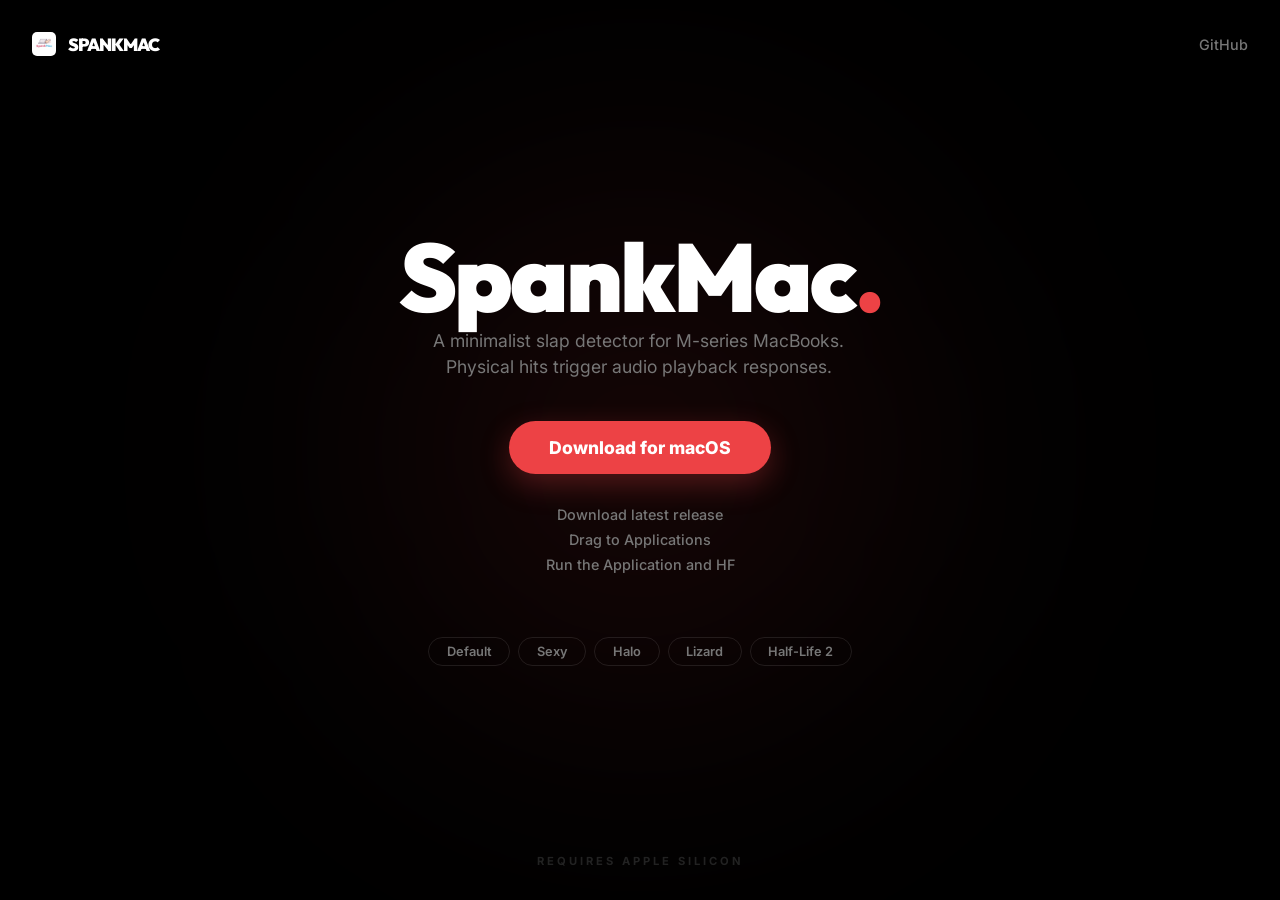
==== docs/index.html @ 6b6ab440 "Fixes" ====
<!DOCTYPE html>
<html lang="en">

<head>
    <meta charset="UTF-8">
    <meta name="viewport" content="width=device-width, initial-scale=1.0">
    <title>SpankMac — Make your MacBook yell</title>
    <!-- SEO Optimization -->
    <meta name="description"
        content="A physical interaction utility for Apple Silicon MacBooks. Detect slaps using the internal accelerometer and play custom audio responses.">
    <meta name="theme-color" content="#000000">
    <link rel="preconnect" href="https://fonts.googleapis.com">
    <link rel="preconnect" href="https://fonts.gstatic.com" crossorigin>
    <link href="https://fonts.googleapis.com/css2?family=Inter:wght@400;500;600&family=Outfit:wght@700;900&display=swap"
        rel="stylesheet">
    <style>
        :root {
            --bg: #000;
            --accent: #ed4245;
            --text: #fff;
            --muted: #777;
            --card: rgba(255, 255, 255, 0.05);
            --border: rgba(255, 255, 255, 0.1);
        }

        * {
            margin: 0;
            padding: 0;
            box-sizing: border-box;
        }

        body {
            background: var(--bg);
            color: var(--text);
            font-family: 'Inter', sans-serif;
            display: flex;
            flex-direction: column;
            align-items: center;
            justify-content: center;
            min-height: 100vh;
            padding: 2rem;
            overflow: hidden;
            text-align: center;
        }

        .glow {
            position: fixed;
            top: 50%;
            left: 50%;
            transform: translate(-50%, -50%);
            width: 800px;
            height: 800px;
            background: radial-gradient(circle, rgba(237, 66, 69, 0.12) 0%, transparent 70%);
            z-index: -1;
            filter: blur(120px);
        }

        h1 {
            font-family: 'Outfit', sans-serif;
            font-size: clamp(3.5rem, 12vw, 6rem);
            line-height: 0.9;
            letter-spacing: -3px;
            margin-bottom: 0.5rem;
            font-weight: 900;
            user-select: none;
        }

        h1 span {
            color: var(--accent);
        }

        .subtitle {
            font-size: 1.1rem;
            color: var(--muted);
            max-width: 480px;
            margin-bottom: 2.5rem;
            line-height: 1.5;
        }

        .download-btn {
            background: var(--accent);
            color: #fff;
            padding: 1rem 2.5rem;
            border-radius: 100px;
            text-decoration: none;
            font-weight: 800;
            font-size: 1.1rem;
            transition: all 0.3s cubic-bezier(0.4, 0, 0.2, 1);
            margin-bottom: 2rem;
            box-shadow: 0 10px 30px rgba(237, 66, 69, 0.3);
            display: inline-block;
        }

        .download-btn:hover {
            transform: translateY(-4px) scale(1.02);
            box-shadow: 0 15px 40px rgba(237, 66, 69, 0.4);
            filter: brightness(1.1);
        }

        .steps {
            display: flex;
            flex-direction: column;
            gap: 0.5rem;
            margin-bottom: 4rem;
            color: var(--muted);
            font-size: 0.9rem;
            font-weight: 500;
        }

        .step {
            display: flex;
            align-items: center;
            justify-content: center;
            gap: 0.5rem;
        }

        .packs {
            display: flex;
            gap: 0.5rem;
            flex-wrap: wrap;
            justify-content: center;
            max-width: 600px;
        }

        .pack {
            padding: 0.4rem 1.1rem;
            border-radius: 50px;
            border: 1px solid var(--border);
            color: var(--muted);
            font-size: 0.8rem;
            font-weight: 600;
            transition: all 0.2s;
            cursor: default;
        }

        .pack:hover {
            border-color: var(--accent);
            color: var(--text);
            background: rgba(237, 66, 69, 0.05);
        }

        .nav {
            position: fixed;
            top: 2rem;
            left: 2rem;
            right: 2rem;
            display: flex;
            justify-content: space-between;
            align-items: center;
            z-index: 10;
        }

        .logo-wrap {
            display: flex;
            align-items: center;
            gap: 12px;
            text-decoration: none;
            color: var(--text);
        }

        .logo-img {
            width: 24px;
            height: 24px;
            border-radius: 5px;
        }

        .logo-text {
            font-family: 'Outfit', sans-serif;
            font-weight: 900;
            font-size: 1.1rem;
            letter-spacing: -1px;
        }

        .github {
            color: var(--muted);
            text-decoration: none;
            font-size: 0.9rem;
            font-weight: 500;
            transition: color 0.2s;
        }

        .github:hover {
            color: var(--text);
        }

        .footer {
            position: fixed;
            bottom: 2rem;
            font-size: 0.7rem;
            color: #222;
            text-transform: uppercase;
            letter-spacing: 3px;
            font-weight: 700;
            user-select: none;
        }

        @media (max-width: 600px) {
            h1 {
                font-size: 3.5rem;
            }

            .subtitle {
                font-size: 1rem;
            }

            .install {
                width: 100%;
                font-size: 0.8rem;
            }

            .glow {
                width: 400px;
                height: 400px;
            }
        }
    </style>
</head>

<body>
    <div class="glow" aria-hidden="true"></div>
    <div class="nav">
        <a href="#" class="logo-wrap">
            <img src="logo.png" alt="" class="logo-img" onerror="this.style.display='none'">
            <span class="logo-text">SPANKMAC</span>
        </a>
        <a href="https://github.com/spodermangg/spankmac" class="github">GitHub</a>
    </div>

    <main>
        <h1>SpankMac<span>.</span></h1>
        <p class="subtitle">A minimalist slap detector for M-series MacBooks. Physical hits trigger audio playback
            responses.</p>

        <a href="https://github.com/spodermangg/spankmac/releases/latest" class="download-btn">Download for macOS</a>
        <div class="steps">
            <div class="step">Download latest release</div>
            <div class="step">Drag to Applications</div>
            <div class="step">Run the Application and HF</div>
        </div>

        <div class="packs">
            <div class="pack">Default</div>
            <div class="pack">Sexy</div>
            <div class="pack">Halo</div>
            <div class="pack">Lizard</div>
            <div class="pack">Half-Life 2</div>
        </div>
    </main>

    <footer class="footer">
        Requires Apple Silicon
    </footer>
</body>

</html>
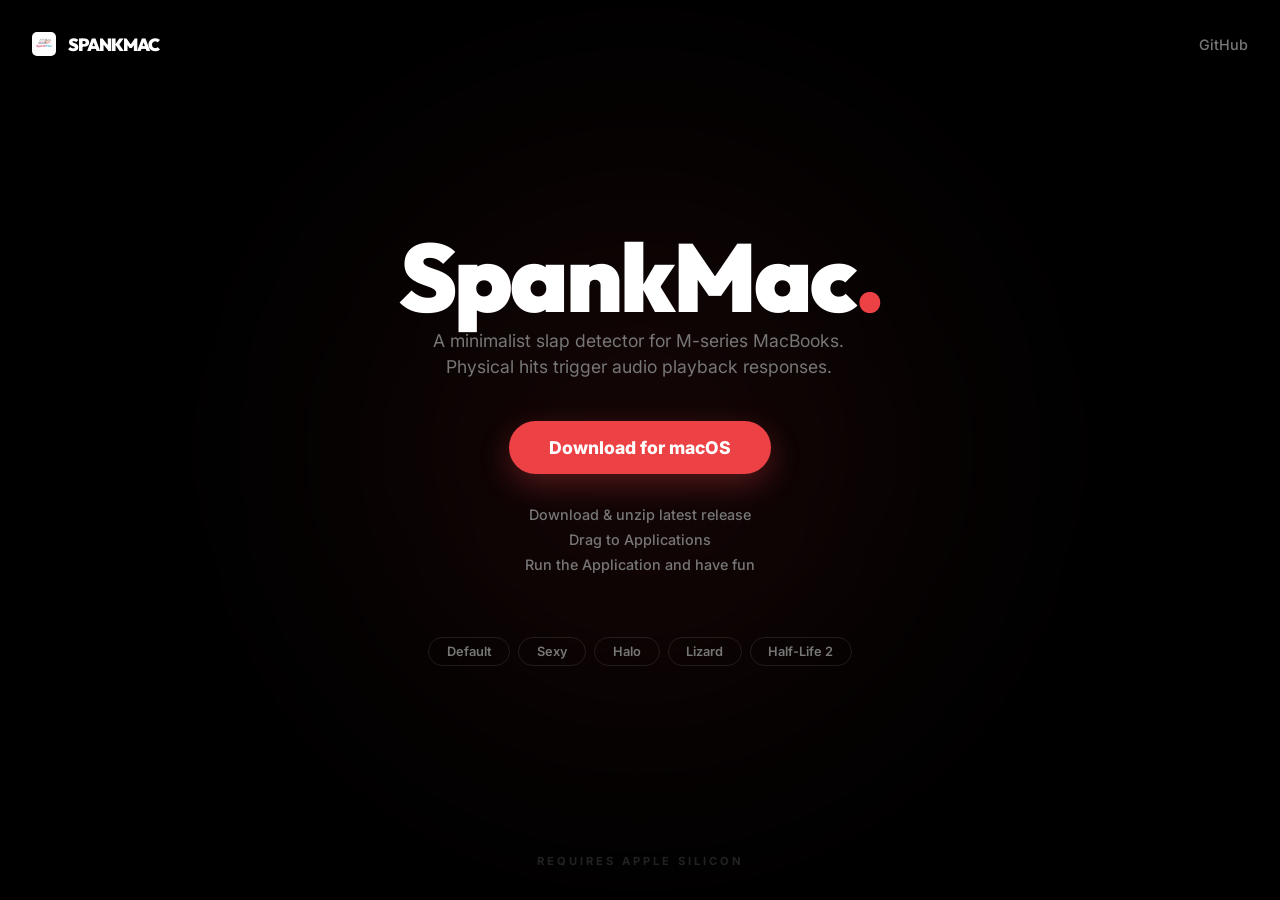
==== commit eee9da3f: "Updated index.html" ====
--- a/docs/index.html
+++ b/docs/index.html
@@ -233,9 +233,9 @@
 
         <a href="https://github.com/spodermangg/spankmac/releases/latest" class="download-btn">Download for macOS</a>
         <div class="steps">
-            <div class="step">Download latest release</div>
+            <div class="step">Download & unzip latest release</div>
             <div class="step">Drag to Applications</div>
-            <div class="step">Run the Application and HF</div>
+            <div class="step">Run the Application and have fun</div>
         </div>
 
         <div class="packs">
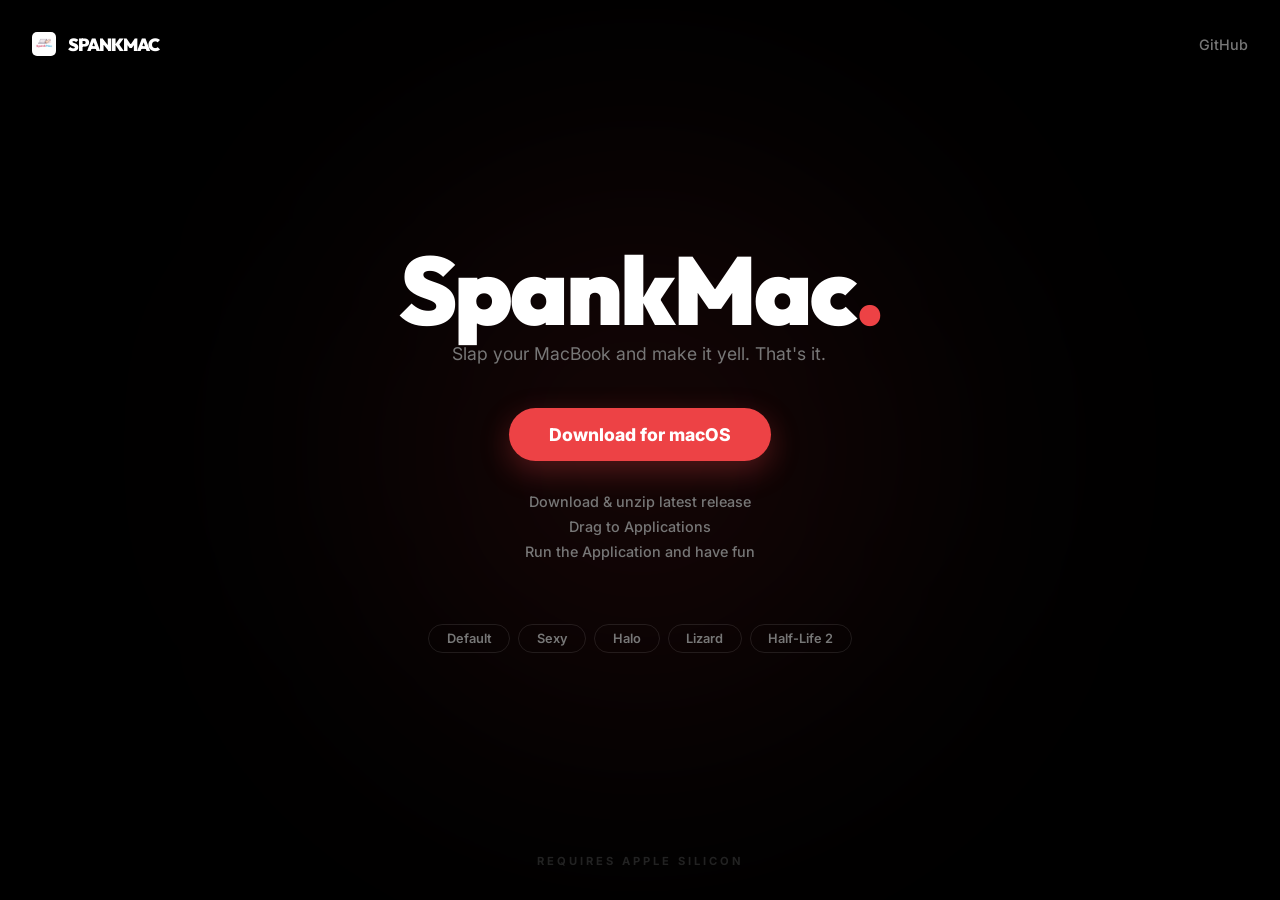
==== commit fe4c66ef: "update webpage, fix gitignore" ====
--- a/docs/index.html
+++ b/docs/index.html
@@ -228,8 +228,7 @@
 
     <main>
         <h1>SpankMac<span>.</span></h1>
-        <p class="subtitle">A minimalist slap detector for M-series MacBooks. Physical hits trigger audio playback
-            responses.</p>
+        <p class="subtitle">Slap your MacBook and make it yell. That's it.</p>
 
         <a href="https://github.com/spodermangg/spankmac/releases/latest" class="download-btn">Download for macOS</a>
         <div class="steps">
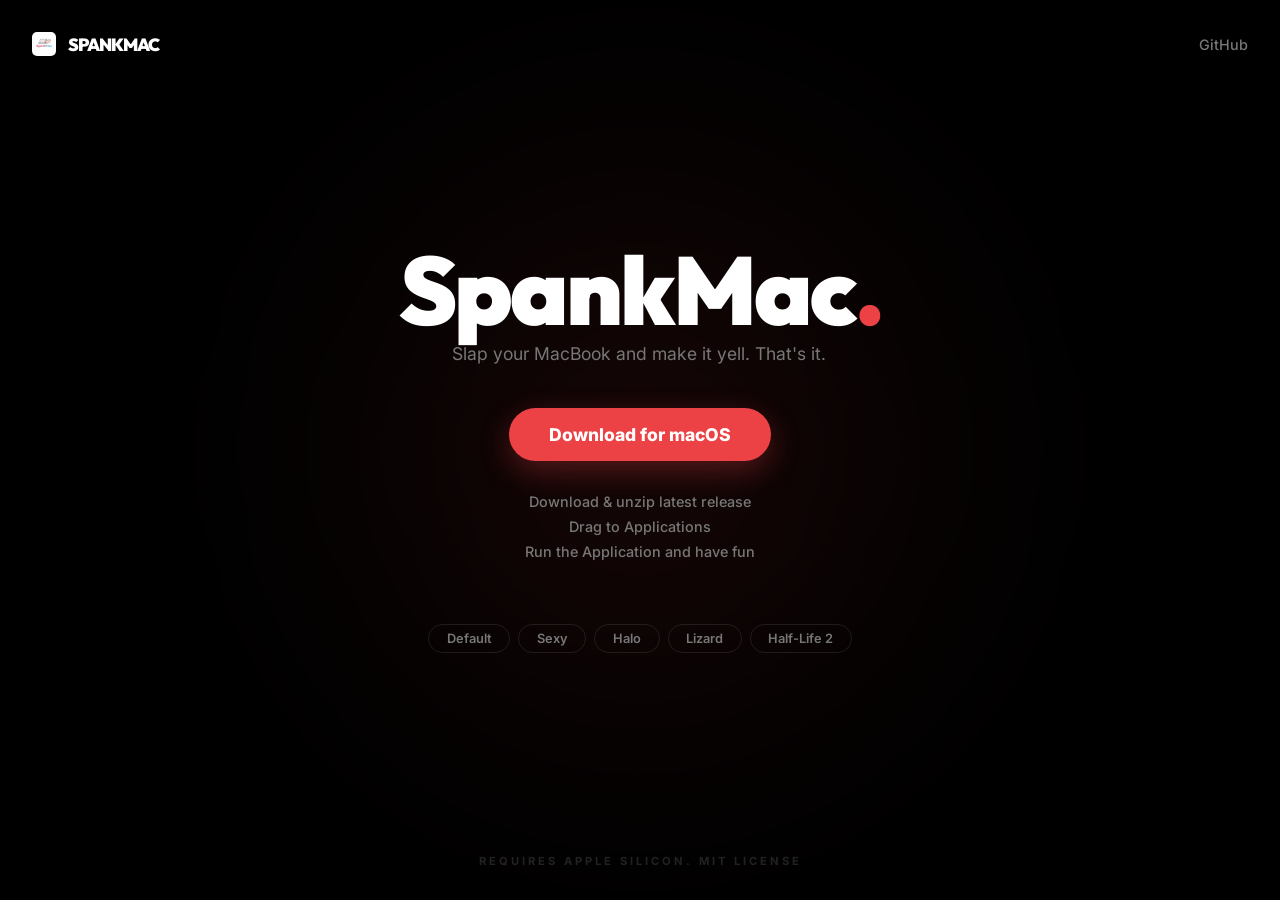
==== commit 4e7da2a0: "added license in footer on github page" ====
--- a/docs/index.html
+++ b/docs/index.html
@@ -194,6 +194,11 @@
             user-select: none;
         }
 
+        .footer a {
+            color: inherit;
+            text-decoration: none;
+        }
+
         @media (max-width: 600px) {
             h1 {
                 font-size: 3.5rem;
@@ -247,7 +252,7 @@
     </main>
 
     <footer class="footer">
-        Requires Apple Silicon
+        Requires Apple Silicon. <a href="https://github.com/spodermangg/spankmac/blob/main/LICENSE">MIT License</a>
     </footer>
 </body>
 
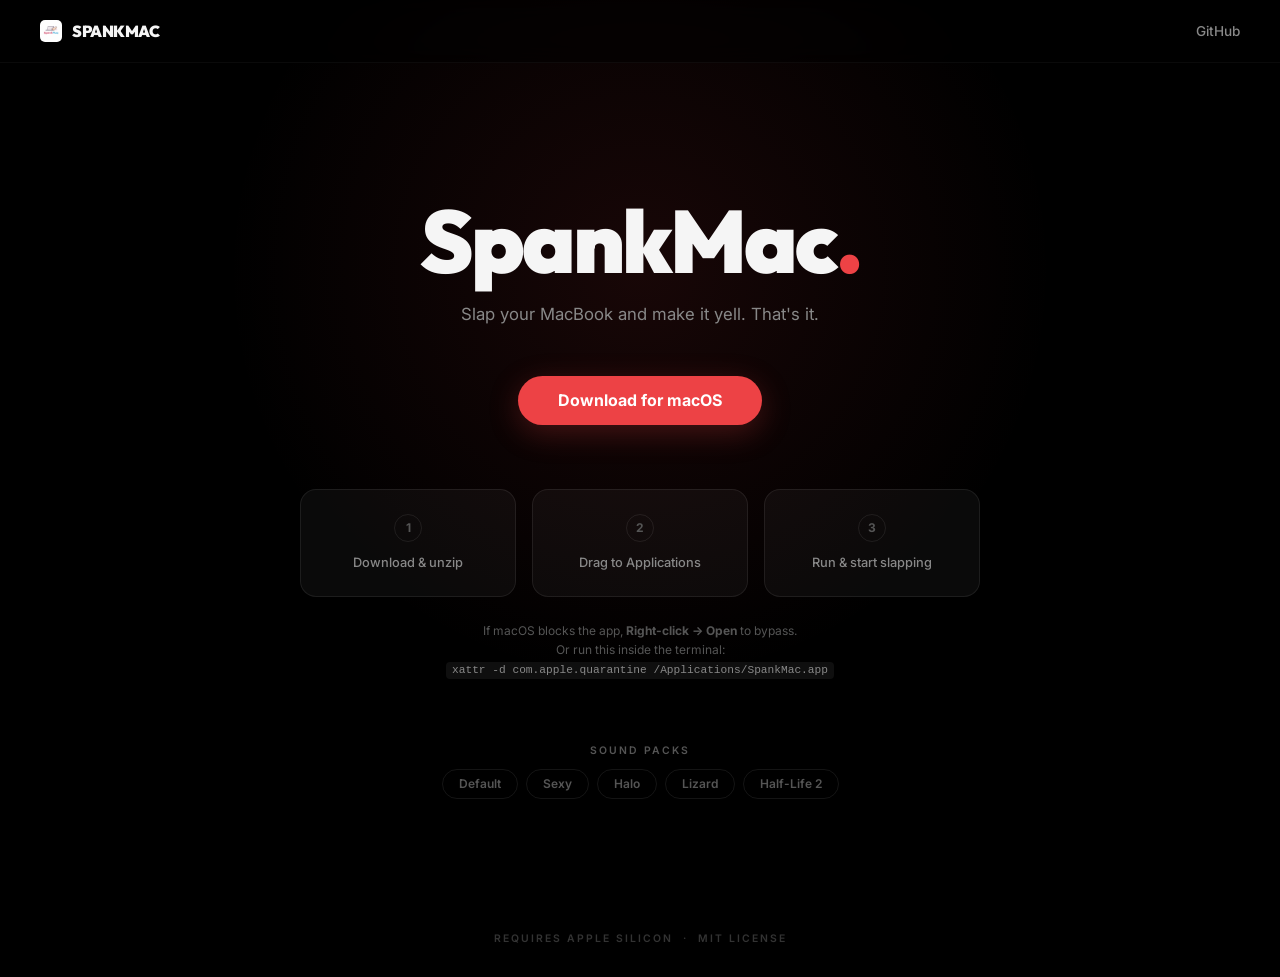
==== commit f9dd21e5: "Updated instructions for gatekeeper" ====
--- a/docs/index.html
+++ b/docs/index.html
@@ -5,22 +5,23 @@
     <meta charset="UTF-8">
     <meta name="viewport" content="width=device-width, initial-scale=1.0">
     <title>SpankMac — Make your MacBook yell</title>
-    <!-- SEO Optimization -->
     <meta name="description"
         content="A physical interaction utility for Apple Silicon MacBooks. Detect slaps using the internal accelerometer and play custom audio responses.">
     <meta name="theme-color" content="#000000">
     <link rel="preconnect" href="https://fonts.googleapis.com">
     <link rel="preconnect" href="https://fonts.gstatic.com" crossorigin>
-    <link href="https://fonts.googleapis.com/css2?family=Inter:wght@400;500;600&family=Outfit:wght@700;900&display=swap"
+    <link
+        href="https://fonts.googleapis.com/css2?family=Inter:wght@400;500;600;700&family=Outfit:wght@700;900&display=swap"
         rel="stylesheet">
     <style>
         :root {
             --bg: #000;
             --accent: #ed4245;
-            --text: #fff;
-            --muted: #777;
-            --card: rgba(255, 255, 255, 0.05);
-            --border: rgba(255, 255, 255, 0.1);
+            --text: #f5f5f5;
+            --muted: #888;
+            --dim: #555;
+            --card-bg: rgba(255, 255, 255, 0.04);
+            --card-border: rgba(255, 255, 255, 0.08);
         }
 
         * {
@@ -29,40 +30,101 @@
             box-sizing: border-box;
         }
 
+        html {
+            scroll-behavior: smooth;
+        }
+
         body {
             background: var(--bg);
             color: var(--text);
-            font-family: 'Inter', sans-serif;
-            display: flex;
-            flex-direction: column;
-            align-items: center;
-            justify-content: center;
+            font-family: 'Inter', -apple-system, BlinkMacSystemFont, sans-serif;
             min-height: 100vh;
-            padding: 2rem;
-            overflow: hidden;
-            text-align: center;
-        }
-
+            overflow-x: hidden;
+        }
+
+        /* ── Ambient glow ── */
         .glow {
             position: fixed;
-            top: 50%;
+            top: 30%;
             left: 50%;
             transform: translate(-50%, -50%);
-            width: 800px;
-            height: 800px;
-            background: radial-gradient(circle, rgba(237, 66, 69, 0.12) 0%, transparent 70%);
-            z-index: -1;
-            filter: blur(120px);
+            width: 900px;
+            height: 900px;
+            background: radial-gradient(circle, rgba(237, 66, 69, 0.10) 0%, transparent 65%);
+            z-index: 0;
+            pointer-events: none;
+        }
+
+        /* ── Nav ── */
+        .nav {
+            position: fixed;
+            top: 0;
+            left: 0;
+            right: 0;
+            display: flex;
+            justify-content: space-between;
+            align-items: center;
+            padding: 1.25rem 2.5rem;
+            z-index: 100;
+            backdrop-filter: blur(12px);
+            background: rgba(0, 0, 0, 0.5);
+            border-bottom: 1px solid rgba(255, 255, 255, 0.04);
+        }
+
+        .logo-wrap {
+            display: flex;
+            align-items: center;
+            gap: 10px;
+            text-decoration: none;
+            color: var(--text);
+        }
+
+        .logo-img {
+            width: 22px;
+            height: 22px;
+            border-radius: 5px;
+        }
+
+        .logo-text {
+            font-family: 'Outfit', sans-serif;
+            font-weight: 900;
+            font-size: 1rem;
+            letter-spacing: -0.5px;
+        }
+
+        .github {
+            color: var(--muted);
+            text-decoration: none;
+            font-size: 0.85rem;
+            font-weight: 500;
+            transition: color 0.2s;
+        }
+
+        .github:hover {
+            color: var(--text);
+        }
+
+        /* ── Hero ── */
+        .hero {
+            position: relative;
+            z-index: 1;
+            display: flex;
+            flex-direction: column;
+            align-items: center;
+            text-align: center;
+            padding: 10rem 2rem 4rem;
+            min-height: 100vh;
+            justify-content: center;
         }
 
         h1 {
             font-family: 'Outfit', sans-serif;
-            font-size: clamp(3.5rem, 12vw, 6rem);
-            line-height: 0.9;
+            font-size: clamp(3rem, 10vw, 5.5rem);
+            line-height: 1;
             letter-spacing: -3px;
-            margin-bottom: 0.5rem;
             font-weight: 900;
             user-select: none;
+            margin-bottom: 1rem;
         }
 
         h1 span {
@@ -70,48 +132,109 @@
         }
 
         .subtitle {
-            font-size: 1.1rem;
-            color: var(--muted);
-            max-width: 480px;
-            margin-bottom: 2.5rem;
-            line-height: 1.5;
+            font-size: 1.05rem;
+            color: var(--muted);
+            max-width: 400px;
+            margin-bottom: 3rem;
+            line-height: 1.6;
+            font-weight: 400;
         }
 
         .download-btn {
             background: var(--accent);
             color: #fff;
-            padding: 1rem 2.5rem;
+            padding: 0.9rem 2.5rem;
             border-radius: 100px;
             text-decoration: none;
-            font-weight: 800;
-            font-size: 1.1rem;
+            font-weight: 700;
+            font-size: 1rem;
             transition: all 0.3s cubic-bezier(0.4, 0, 0.2, 1);
-            margin-bottom: 2rem;
-            box-shadow: 0 10px 30px rgba(237, 66, 69, 0.3);
+            box-shadow: 0 8px 30px rgba(237, 66, 69, 0.25);
             display: inline-block;
+            margin-bottom: 4rem;
         }
 
         .download-btn:hover {
-            transform: translateY(-4px) scale(1.02);
-            box-shadow: 0 15px 40px rgba(237, 66, 69, 0.4);
+            transform: translateY(-3px) scale(1.03);
+            box-shadow: 0 12px 40px rgba(237, 66, 69, 0.35);
             filter: brightness(1.1);
         }
 
+        /* ── Steps ── */
         .steps {
+            display: grid;
+            grid-template-columns: repeat(3, 1fr);
+            gap: 1rem;
+            width: 100%;
+            max-width: 680px;
+            margin-bottom: 1.5rem;
+        }
+
+        .step {
+            background: var(--card-bg);
+            border: 1px solid var(--card-border);
+            border-radius: 16px;
+            padding: 1.5rem 1.25rem;
             display: flex;
             flex-direction: column;
-            gap: 0.5rem;
+            align-items: center;
+            gap: 0.75rem;
+            transition: border-color 0.3s, transform 0.3s;
+        }
+
+        .step:hover {
+            border-color: rgba(237, 66, 69, 0.3);
+            transform: translateY(-4px);
+        }
+
+        .step-num {
+            width: 28px;
+            height: 28px;
+            border-radius: 50%;
+            border: 1.5px solid var(--card-border);
+            display: flex;
+            align-items: center;
+            justify-content: center;
+            font-size: 0.75rem;
+            font-weight: 700;
+            color: var(--dim);
+        }
+
+        .step-text {
+            font-size: 0.8rem;
+            font-weight: 500;
+            color: var(--muted);
+            line-height: 1.4;
+            text-align: center;
+        }
+
+        /* ── Workaround note ── */
+        .workaround {
+            font-size: 0.75rem;
+            color: var(--dim);
+            max-width: 520px;
+            line-height: 1.6;
             margin-bottom: 4rem;
-            color: var(--muted);
-            font-size: 0.9rem;
-            font-weight: 500;
-        }
-
-        .step {
-            display: flex;
-            align-items: center;
-            justify-content: center;
-            gap: 0.5rem;
+            text-align: center;
+        }
+
+        .workaround code {
+            background: rgba(255, 255, 255, 0.06);
+            color: var(--muted);
+            padding: 0.15rem 0.4rem;
+            border-radius: 4px;
+            font-family: 'SF Mono', 'Courier New', monospace;
+            font-size: 0.7rem;
+        }
+
+        /* ── Packs ── */
+        .packs-label {
+            font-size: 0.65rem;
+            text-transform: uppercase;
+            letter-spacing: 2px;
+            color: var(--dim);
+            font-weight: 600;
+            margin-bottom: 0.75rem;
         }
 
         .packs {
@@ -119,103 +242,82 @@
             gap: 0.5rem;
             flex-wrap: wrap;
             justify-content: center;
-            max-width: 600px;
+            max-width: 500px;
         }
 
         .pack {
-            padding: 0.4rem 1.1rem;
-            border-radius: 50px;
-            border: 1px solid var(--border);
-            color: var(--muted);
-            font-size: 0.8rem;
+            padding: 0.4rem 1rem;
+            border-radius: 100px;
+            border: 1px solid var(--card-border);
+            color: var(--dim);
+            font-size: 0.75rem;
             font-weight: 600;
-            transition: all 0.2s;
+            transition: all 0.25s;
             cursor: default;
         }
 
         .pack:hover {
             border-color: var(--accent);
             color: var(--text);
-            background: rgba(237, 66, 69, 0.05);
-        }
-
-        .nav {
-            position: fixed;
-            top: 2rem;
-            left: 2rem;
-            right: 2rem;
-            display: flex;
-            justify-content: space-between;
-            align-items: center;
-            z-index: 10;
-        }
-
-        .logo-wrap {
-            display: flex;
-            align-items: center;
-            gap: 12px;
-            text-decoration: none;
-            color: var(--text);
-        }
-
-        .logo-img {
-            width: 24px;
-            height: 24px;
-            border-radius: 5px;
-        }
-
-        .logo-text {
-            font-family: 'Outfit', sans-serif;
-            font-weight: 900;
-            font-size: 1.1rem;
-            letter-spacing: -1px;
-        }
-
-        .github {
-            color: var(--muted);
-            text-decoration: none;
-            font-size: 0.9rem;
-            font-weight: 500;
-            transition: color 0.2s;
-        }
-
-        .github:hover {
-            color: var(--text);
-        }
-
+            background: rgba(237, 66, 69, 0.06);
+        }
+
+        /* ── Footer ── */
         .footer {
-            position: fixed;
-            bottom: 2rem;
-            font-size: 0.7rem;
-            color: #222;
+            position: relative;
+            z-index: 1;
+            text-align: center;
+            padding: 2rem;
+            font-size: 0.65rem;
+            color: #333;
             text-transform: uppercase;
-            letter-spacing: 3px;
-            font-weight: 700;
-            user-select: none;
+            letter-spacing: 2px;
+            font-weight: 600;
         }
 
         .footer a {
             color: inherit;
             text-decoration: none;
-        }
-
-        @media (max-width: 600px) {
+            transition: color 0.2s;
+        }
+
+        .footer a:hover {
+            color: var(--muted);
+        }
+
+        /* ── Mobile ── */
+        @media (max-width: 700px) {
+            .nav {
+                padding: 1rem 1.5rem;
+            }
+
+            .hero {
+                padding: 8rem 1.5rem 3rem;
+            }
+
             h1 {
                 font-size: 3.5rem;
-            }
-
-            .subtitle {
-                font-size: 1rem;
-            }
-
-            .install {
-                width: 100%;
-                font-size: 0.8rem;
+                letter-spacing: -2px;
+            }
+
+            .steps {
+                grid-template-columns: 1fr;
+                max-width: 300px;
+            }
+
+            .step {
+                flex-direction: row;
+                padding: 1rem;
+                gap: 1rem;
+            }
+
+            .step-text {
+                text-align: left;
             }
 
             .glow {
-                width: 400px;
-                height: 400px;
+                width: 500px;
+                height: 500px;
             }
         }
     </style>
@@ -223,25 +325,43 @@
 
 <body>
     <div class="glow" aria-hidden="true"></div>
-    <div class="nav">
+
+    <nav class="nav">
         <a href="#" class="logo-wrap">
             <img src="logo.png" alt="" class="logo-img" onerror="this.style.display='none'">
             <span class="logo-text">SPANKMAC</span>
         </a>
         <a href="https://github.com/spodermangg/spankmac" class="github">GitHub</a>
-    </div>
-
-    <main>
+    </nav>
+
+    <main class="hero">
         <h1>SpankMac<span>.</span></h1>
         <p class="subtitle">Slap your MacBook and make it yell. That's it.</p>
 
         <a href="https://github.com/spodermangg/spankmac/releases/latest" class="download-btn">Download for macOS</a>
+
         <div class="steps">
-            <div class="step">Download & unzip latest release</div>
-            <div class="step">Drag to Applications</div>
-            <div class="step">Run the Application and have fun</div>
+            <div class="step">
+                <div class="step-num">1</div>
+                <span class="step-text">Download &amp; unzip</span>
+            </div>
+            <div class="step">
+                <div class="step-num">2</div>
+                <span class="step-text">Drag to Applications</span>
+            </div>
+            <div class="step">
+                <div class="step-num">3</div>
+                <span class="step-text">Run &amp; start slapping</span>
+            </div>
         </div>
 
+        <p class="workaround">
+            If macOS blocks the app, <strong>Right-click → Open</strong> to bypass.<br>
+            Or run this inside the terminal: <br>
+            <code>xattr -d com.apple.quarantine /Applications/SpankMac.app</code>
+        </p>
+
+        <div class="packs-label">Sound Packs</div>
         <div class="packs">
             <div class="pack">Default</div>
             <div class="pack">Sexy</div>
@@ -252,7 +372,8 @@
     </main>
 
     <footer class="footer">
-        Requires Apple Silicon. <a href="https://github.com/spodermangg/spankmac/blob/main/LICENSE">MIT License</a>
+        Requires Apple Silicon &nbsp;·&nbsp; <a href="https://github.com/spodermangg/spankmac/blob/main/LICENSE">MIT
+            License</a>
     </footer>
 </body>
 
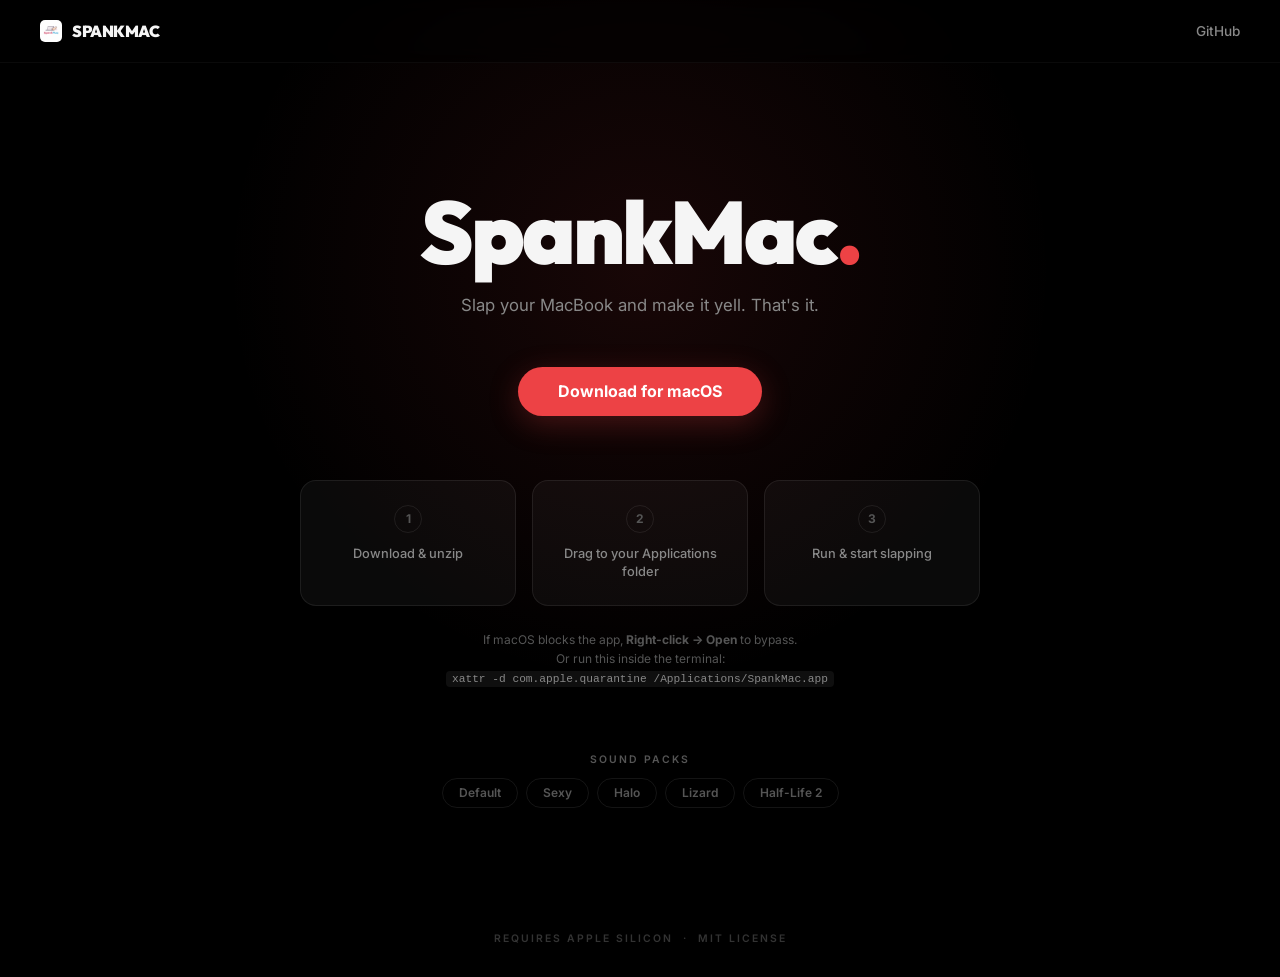
==== commit 3c7d0920: "Instructions for Gatekeeper fixed" ====
--- a/docs/index.html
+++ b/docs/index.html
@@ -347,7 +347,7 @@
             </div>
             <div class="step">
                 <div class="step-num">2</div>
-                <span class="step-text">Drag to Applications</span>
+                <span class="step-text">Drag to your Applications folder</span>
             </div>
             <div class="step">
                 <div class="step-num">3</div>
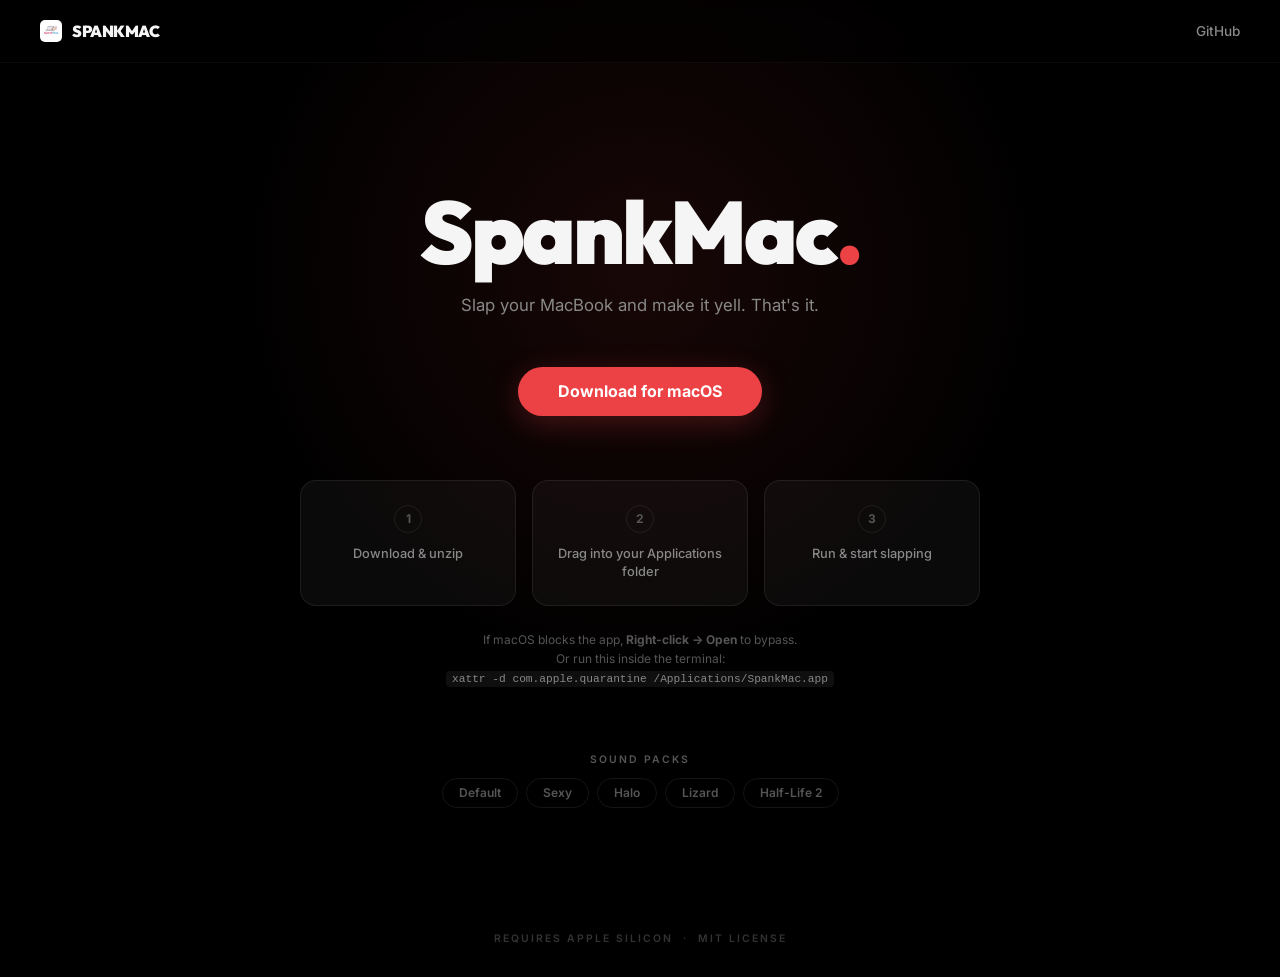
==== commit 94e0cb08: "Fixed typo on page" ====
--- a/docs/index.html
+++ b/docs/index.html
@@ -347,7 +347,7 @@
             </div>
             <div class="step">
                 <div class="step-num">2</div>
-                <span class="step-text">Drag to your Applications folder</span>
+                <span class="step-text">Drag into your Applications folder</span>
             </div>
             <div class="step">
                 <div class="step-num">3</div>
